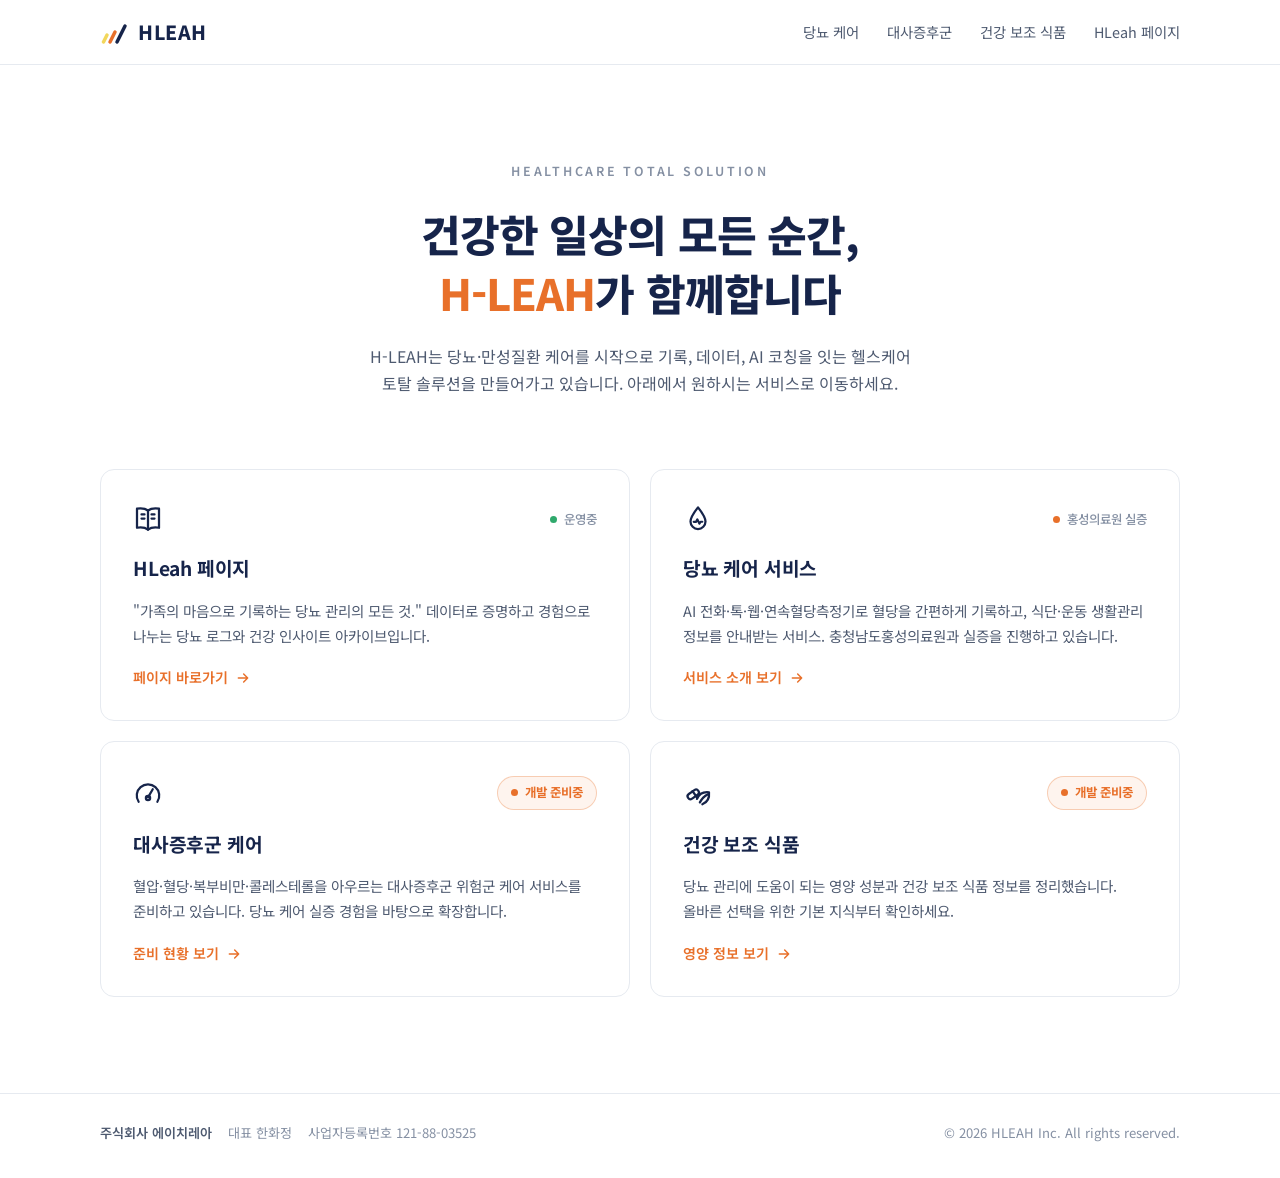
==== index.html @ e3f1f856 "H-LEAH 정적 관문 홈페이지 초기 배포 - index.html: 바로가기 허브 (HLeah 페이지·당뇨 케어·대사증후군·건강 보조 식품) - diabetes.html: 당뇨 케" ====
<!DOCTYPE html>
<html lang="ko">
<head>
<meta charset="UTF-8">
<meta name="viewport" content="width=device-width, initial-scale=1.0">
<title>H-LEAH — 헬스케어 토탈 솔루션</title>
<meta name="description" content="H-LEAH는 당뇨·만성질환 케어를 중심으로 헬스케어 토탈 솔루션을 만들어가는 기업입니다.">
<link rel="preconnect" href="https://fonts.googleapis.com">
<link rel="preconnect" href="https://fonts.gstatic.com" crossorigin>
<link href="https://fonts.googleapis.com/css2?family=Noto+Sans+KR:wght@400;500;700;800;900&display=swap" rel="stylesheet">
<link rel="stylesheet" href="css/style.css">
<link rel="icon" href="data:image/svg+xml,%3Csvg xmlns='http://www.w3.org/2000/svg' viewBox='0 0 112 100'%3E%3Cg stroke-linecap='round' fill='none' stroke-width='14'%3E%3Cline x1='14' y1='88' x2='28' y2='60' stroke='%23f2d75c'/%3E%3Cline x1='40' y1='88' x2='60' y2='48' stroke='%23e8702a'/%3E%3Cline x1='68' y1='88' x2='100' y2='24' stroke='%2316244a'/%3E%3C/g%3E%3C/svg%3E">
</head>
<body>

<header class="site-header">
  <div class="container">
    <a class="logo" href="index.html" aria-label="H-LEAH 홈">
      <svg viewBox="0 0 112 100" width="28" height="25" aria-hidden="true">
        <g stroke-linecap="round" fill="none" stroke-width="14">
          <line x1="14" y1="88" x2="28" y2="60" stroke="#f2d75c"/>
          <line x1="40" y1="88" x2="60" y2="48" stroke="#e8702a"/>
          <line x1="68" y1="88" x2="100" y2="24" stroke="#16244a"/>
        </g>
      </svg>
      <span class="logo-word">HLEAH</span>
    </a>
    <nav class="site-nav">
      <a href="diabetes.html">당뇨 케어</a>
      <a href="metabolic.html">대사증후군</a>
      <a href="supplements.html">건강 보조 식품</a>
      <a href="https://www.hleah.com">HLeah 페이지</a>
    </nav>
  </div>
</header>

<section class="hub-hero">
  <div class="container">
    <span class="eyebrow">Healthcare Total Solution</span>
    <h1>건강한 일상의 모든 순간,<br><span class="accent">H-LEAH</span>가 함께합니다</h1>
    <p>H-LEAH는 당뇨·만성질환 케어를 시작으로 기록, 데이터, AI 코칭을 잇는
    헬스케어 토탈 솔루션을 만들어가고 있습니다. 아래에서 원하시는 서비스로 이동하세요.</p>
  </div>
</section>

<section class="gateway">
  <div class="container">
    <div class="gateway-grid">

      <!-- 1. HLeah 페이지 -->
      <a class="gate-card" href="https://www.hleah.com">
        <div class="gate-top">
          <span class="gate-icon">
            <svg viewBox="0 0 24 24" fill="none" stroke="#16244a" stroke-width="1.8" stroke-linecap="round" stroke-linejoin="round">
              <path d="M12 5.2C10.5 4 8.6 3.4 6 3.4c-1 0-1.9.1-2.8.3V19c.9-.2 1.8-.3 2.8-.3 2.6 0 4.5.6 6 1.8 1.5-1.2 3.4-1.8 6-1.8 1 0 1.9.1 2.8.3V3.7c-.9-.2-1.8-.3-2.8-.3-2.6 0-4.5.6-6 1.8Z"/>
              <path d="M12 5.2v15.3"/>
              <path d="M6.8 8.3h2.4M6.8 11.6h2.4M14.8 8.3h2.4M14.8 11.6h2.4"/>
            </svg>
          </span>
          <span class="gate-badge live">운영중</span>
        </div>
        <h2>HLeah 페이지</h2>
        <p>"가족의 마음으로 기록하는 당뇨 관리의 모든 것." 데이터로 증명하고 경험으로 나누는
        당뇨 로그와 건강 인사이트 아카이브입니다.</p>
        <span class="gate-go">페이지 바로가기
          <svg viewBox="0 0 24 24" width="16" height="16" fill="none" stroke="currentColor" stroke-width="2.2" stroke-linecap="round" stroke-linejoin="round"><path d="M5 12h14M13 6l6 6-6 6"/></svg>
        </span>
      </a>

      <!-- 2. 당뇨 케어 서비스 -->
      <a class="gate-card" href="diabetes.html">
        <div class="gate-top">
          <span class="gate-icon">
            <svg viewBox="0 0 24 24" fill="none" stroke="#16244a" stroke-width="1.8" stroke-linecap="round" stroke-linejoin="round">
              <path d="M12 2.7c3.6 4.6 6 7.9 6 11.3a6 6 0 1 1-12 0c0-3.4 2.4-6.7 6-11.3Z"/>
              <path d="M8.6 14.2h1.9l1-1.9 1.6 3.4 1-1.5h1.3"/>
            </svg>
          </span>
          <span class="gate-badge pilot">홍성의료원 실증</span>
        </div>
        <h2>당뇨 케어 서비스</h2>
        <p>AI 전화·톡·웹·연속혈당측정기로 혈당을 간편하게 기록하고, 식단·운동 생활관리 정보를
        안내받는 서비스. 충청남도홍성의료원과 실증을 진행하고 있습니다.</p>
        <span class="gate-go">서비스 소개 보기
          <svg viewBox="0 0 24 24" width="16" height="16" fill="none" stroke="currentColor" stroke-width="2.2" stroke-linecap="round" stroke-linejoin="round"><path d="M5 12h14M13 6l6 6-6 6"/></svg>
        </span>
      </a>

      <!-- 2. 대사증후군 케어 -->
      <a class="gate-card" href="metabolic.html">
        <div class="gate-top">
          <span class="gate-icon">
            <svg viewBox="0 0 24 24" fill="none" stroke="#16244a" stroke-width="1.8" stroke-linecap="round" stroke-linejoin="round">
              <path d="M4.5 19a9 9 0 1 1 15 0"/>
              <path d="M12 15.5 15.8 9"/>
              <circle cx="12" cy="16" r="1.7"/>
            </svg>
          </span>
          <span class="gate-badge prep">개발 준비중</span>
        </div>
        <h2>대사증후군 케어</h2>
        <p>혈압·혈당·복부비만·콜레스테롤을 아우르는 대사증후군 위험군 케어 서비스를 준비하고 있습니다.
        당뇨 케어 실증 경험을 바탕으로 확장합니다.</p>
        <span class="gate-go">준비 현황 보기
          <svg viewBox="0 0 24 24" width="16" height="16" fill="none" stroke="currentColor" stroke-width="2.2" stroke-linecap="round" stroke-linejoin="round"><path d="M5 12h14M13 6l6 6-6 6"/></svg>
        </span>
      </a>

      <!-- 3. 건강 보조 식품 -->
      <a class="gate-card" href="supplements.html">
        <div class="gate-top">
          <span class="gate-icon">
            <svg viewBox="0 0 24 24" fill="none" stroke="#16244a" stroke-width="1.8" stroke-linecap="round" stroke-linejoin="round">
              <rect x="3.2" y="10.8" width="10" height="4.6" rx="2.3" transform="rotate(-35 8.2 13.1)"/>
              <path d="m7.6 10.5 3.8 5.3"/>
              <path d="M15.5 21c4-1.6 5.8-5 5.3-9.6-4.6-.5-8 1.3-9.6 5.3"/>
              <path d="M13.5 19.5c1.5-3 3.5-5 6.5-6.5"/>
            </svg>
          </span>
          <span class="gate-badge prep">개발 준비중</span>
        </div>
        <h2>건강 보조 식품</h2>
        <p>당뇨 관리에 도움이 되는 영양 성분과 건강 보조 식품 정보를 정리했습니다.
        올바른 선택을 위한 기본 지식부터 확인하세요.</p>
        <span class="gate-go">영양 정보 보기
          <svg viewBox="0 0 24 24" width="16" height="16" fill="none" stroke="currentColor" stroke-width="2.2" stroke-linecap="round" stroke-linejoin="round"><path d="M5 12h14M13 6l6 6-6 6"/></svg>
        </span>
      </a>

    </div>
  </div>
</section>

<footer class="site-footer">
  <div class="container">
    <div class="corp">
      <span><b>주식회사 에이치레아</b></span>
      <span>대표 한화정</span>
      <span>사업자등록번호 121-88-03525</span>
    </div>
    <span>© 2026 HLEAH Inc. All rights reserved.</span>
  </div>
</footer>

</body>
</html>
---- css/style.css ----
/* ==========================================================
   H-LEAH — 정적 홈페이지 공용 스타일 (클린 미니멀)
   CI: Navy #16244a / Orange #e8702a / Yellow #f2d75c
   ========================================================== */

:root {
  --navy: #16244a;
  --navy-deep: #101b38;
  --orange: #e8702a;
  --yellow: #f2d75c;
  --ink: #1c2536;
  --ink-soft: #4e5a70;
  --ink-mute: #8590a3;
  --paper: #ffffff;
  --paper-alt: #f7f8fa;
  --line: #e6eaf0;
  --line-dark: #cfd6e0;
  --radius: 14px;
  --font: "Noto Sans KR", -apple-system, BlinkMacSystemFont, "Segoe UI", "Apple SD Gothic Neo", sans-serif;
}

* { margin: 0; padding: 0; box-sizing: border-box; }

html { scroll-behavior: smooth; }

body {
  font-family: var(--font);
  line-height: 1.7;
  color: var(--ink);
  background: var(--paper);
  -webkit-font-smoothing: antialiased;
  text-rendering: optimizeLegibility;
  word-break: keep-all;
  min-height: 100vh;
  display: flex;
  flex-direction: column;
}

img { max-width: 100%; display: block; }
a { color: inherit; text-decoration: none; }
main { flex: 1; }

.container { width: min(1080px, 90%); margin: 0 auto; }

/* ---------- 로고 ---------- */
.logo { display: inline-flex; align-items: center; gap: 10px; color: var(--navy); }
.logo svg { display: block; }
.logo-word {
  font-weight: 800;
  letter-spacing: 0.03em;
  font-size: 1.22rem;
  line-height: 1;
}

/* ---------- 헤더 ---------- */
.site-header {
  position: sticky;
  top: 0;
  z-index: 50;
  background: rgba(255, 255, 255, 0.92);
  border-bottom: 1px solid var(--line);
}
.site-header .container {
  display: flex;
  align-items: center;
  justify-content: space-between;
  height: 64px;
}
.site-nav { display: flex; gap: 28px; font-size: 0.9rem; }
.site-nav a { color: var(--ink-soft); transition: color 0.15s; }
.site-nav a:hover { color: var(--ink); }
.site-nav a.active { color: var(--navy); font-weight: 700; }

/* ---------- 허브 히어로 ---------- */
.hub-hero {
  text-align: center;
  padding: 96px 0 64px;
}
.hub-hero .eyebrow {
  display: block;
  font-size: 0.78rem;
  font-weight: 600;
  letter-spacing: 0.22em;
  text-transform: uppercase;
  color: var(--ink-mute);
  margin-bottom: 22px;
}
.hub-hero h1 {
  font-size: clamp(1.8rem, 4vw, 2.7rem);
  font-weight: 800;
  line-height: 1.35;
  letter-spacing: -0.02em;
  color: var(--navy);
}
.hub-hero h1 .accent { color: var(--orange); }
.hub-hero p {
  margin: 22px auto 0;
  max-width: 560px;
  font-size: 1rem;
  color: var(--ink-soft);
}

/* ---------- 바로가기 카드 ---------- */
.gateway { padding: 8px 0 96px; }
.gateway-grid {
  display: grid;
  grid-template-columns: repeat(2, 1fr);
  gap: 20px;
}
.gate-card {
  display: flex;
  flex-direction: column;
  gap: 14px;
  padding: 34px 32px 30px;
  border-radius: var(--radius);
  background: var(--paper);
  border: 1px solid var(--line);
  transition: border-color 0.2s ease, box-shadow 0.2s ease;
}
.gate-card:hover {
  border-color: var(--line-dark);
  box-shadow: 0 6px 24px rgba(22, 36, 74, 0.07);
}
.gate-top {
  display: flex;
  align-items: center;
  justify-content: space-between;
  gap: 12px;
  margin-bottom: 4px;
}
.gate-icon { display: grid; place-items: center; }
.gate-icon svg { width: 30px; height: 30px; }
.gate-badge {
  font-size: 0.78rem;
  font-weight: 500;
  color: var(--ink-mute);
  display: inline-flex;
  align-items: center;
  gap: 7px;
  white-space: nowrap;
}
.gate-badge::before {
  content: "";
  width: 7px;
  height: 7px;
  border-radius: 50%;
  background: currentColor;
}
.gate-badge.live::before { background: #2fa96c; }
.gate-badge.pilot::before { background: var(--orange); }
.gate-badge.prep {
  color: var(--orange);
  font-weight: 700;
  background: rgba(232, 112, 42, 0.08);
  border: 1px solid rgba(232, 112, 42, 0.3);
  border-radius: 999px;
  padding: 5px 13px;
}
.gate-badge.prep::before { background: var(--orange); }
.hero-chip.prep {
  color: var(--orange);
  font-weight: 700;
  background: rgba(232, 112, 42, 0.07);
  border-color: rgba(232, 112, 42, 0.3);
}
.gate-card h2 {
  font-size: 1.2rem;
  font-weight: 700;
  letter-spacing: -0.01em;
  color: var(--navy);
}
.gate-card p { font-size: 0.91rem; color: var(--ink-soft); flex: 1; }
.gate-go {
  display: inline-flex;
  align-items: center;
  gap: 7px;
  font-size: 0.88rem;
  font-weight: 600;
  color: var(--orange);
  margin-top: 4px;
}
.gate-go svg { transition: transform 0.2s ease; }
.gate-card:hover .gate-go svg { transform: translateX(3px); }

/* ---------- 푸터 ---------- */
.site-footer {
  border-top: 1px solid var(--line);
  padding: 28px 0 34px;
  font-size: 0.82rem;
  color: var(--ink-mute);
}
.site-footer .container {
  display: flex;
  flex-wrap: wrap;
  gap: 8px 26px;
  align-items: center;
  justify-content: space-between;
}
.site-footer .corp { display: flex; flex-wrap: wrap; gap: 4px 16px; }
.site-footer b { color: var(--ink-soft); font-weight: 600; }

/* ---------- 서브페이지 히어로 ---------- */
.sub-hero {
  border-bottom: 1px solid var(--line);
  padding: 78px 0 64px;
}
.sub-hero .eyebrow {
  display: block;
  font-size: 0.78rem;
  font-weight: 600;
  letter-spacing: 0.2em;
  text-transform: uppercase;
  color: var(--orange);
  margin-bottom: 18px;
}
.sub-hero h1 {
  font-size: clamp(1.65rem, 3.4vw, 2.4rem);
  font-weight: 800;
  line-height: 1.38;
  letter-spacing: -0.02em;
  color: var(--navy);
  max-width: 700px;
}
.sub-hero .lede {
  margin-top: 20px;
  max-width: 620px;
  font-size: 1rem;
  color: var(--ink-soft);
}
.sub-hero .hero-meta {
  display: flex;
  flex-wrap: wrap;
  gap: 8px;
  margin-top: 30px;
}
.hero-chip {
  font-size: 0.83rem;
  color: var(--ink-soft);
  background: var(--paper-alt);
  border: 1px solid var(--line);
  border-radius: 8px;
  padding: 6px 13px;
}

/* ---------- 공통 섹션 ---------- */
.section { padding: 80px 0; }
.section.tint { background: var(--paper-alt); border-top: 1px solid var(--line); border-bottom: 1px solid var(--line); }
.section.tint + .section.tint { border-top: 0; }
.section-head { max-width: 620px; margin-bottom: 44px; }
.section-head .kicker {
  font-size: 0.78rem;
  font-weight: 700;
  letter-spacing: 0.18em;
  text-transform: uppercase;
  color: var(--orange);
  margin-bottom: 12px;
}
.section-head h2 {
  font-size: clamp(1.4rem, 2.6vw, 1.85rem);
  font-weight: 800;
  letter-spacing: -0.01em;
  line-height: 1.4;
  color: var(--navy);
}
.section-head p { margin-top: 14px; color: var(--ink-soft); font-size: 0.95rem; }

/* ---------- 기능 카드 ---------- */
.feature-grid {
  display: grid;
  grid-template-columns: repeat(3, 1fr);
  gap: 18px;
}
.feature-card {
  background: var(--paper);
  border: 1px solid var(--line);
  border-radius: var(--radius);
  padding: 28px 26px;
}
.feature-card .f-icon {
  width: 42px;
  height: 42px;
  border-radius: 10px;
  display: grid;
  place-items: center;
  margin-bottom: 18px;
  background: var(--paper-alt);
}
.feature-card .f-icon svg { width: 22px; height: 22px; }
.feature-card h3 { font-size: 1rem; font-weight: 700; margin-bottom: 8px; color: var(--navy); }
.feature-card p { font-size: 0.88rem; color: var(--ink-soft); }

/* ---------- 통계 스트립 ---------- */
.stat-strip {
  display: grid;
  grid-template-columns: repeat(4, 1fr);
  gap: 32px;
}
.stat {
  border-top: 2px solid var(--navy);
  padding-top: 18px;
}
.stat .num {
  font-size: 1.9rem;
  font-weight: 800;
  color: var(--navy);
  line-height: 1.2;
  letter-spacing: -0.01em;
}
.stat .num em { font-style: normal; font-size: 1rem; font-weight: 600; color: var(--ink-mute); margin-left: 2px; }
.stat .lbl { margin-top: 8px; font-size: 0.86rem; color: var(--ink-soft); }

/* ---------- 입력 채널 카드 ---------- */
.feature-grid.cols-4 { grid-template-columns: repeat(4, 1fr); }
.feature-card.dark { background: var(--navy); border-color: var(--navy); }
.feature-card.dark h3 { color: #fff; }
.feature-card.dark p { color: rgba(255, 255, 255, 0.72); }
.feature-card.dark .f-icon { background: rgba(255, 255, 255, 0.1); }

/* ---------- CGM 차트 패널 ---------- */
.cgm-panel {
  background: var(--paper);
  border: 1px solid var(--line);
  border-radius: var(--radius);
  padding: 24px 24px 18px;
  box-shadow: 0 12px 32px rgba(22, 36, 74, 0.06);
}
.cgm-head {
  display: flex;
  align-items: baseline;
  justify-content: space-between;
  gap: 12px;
  margin-bottom: 14px;
}
.cgm-head b { font-size: 0.95rem; font-weight: 700; color: var(--navy); }
.cgm-head span { font-size: 0.78rem; color: var(--ink-mute); }
.cgm-panel svg { width: 100%; height: auto; display: block; }

/* ---------- 목업: 브라우저(관리자) ---------- */
.browser {
  border-radius: var(--radius);
  background: #fff;
  border: 1px solid var(--line);
  box-shadow: 0 12px 32px rgba(22, 36, 74, 0.08);
  overflow: hidden;
  font-size: 11px;
  text-align: left;
}
.browser .b-bar {
  display: flex;
  align-items: center;
  gap: 6px;
  padding: 10px 14px;
  background: var(--paper-alt);
  border-bottom: 1px solid var(--line);
}
.browser .b-bar i { width: 9px; height: 9px; border-radius: 50%; background: var(--line-dark); }
.browser .b-url {
  margin-left: 10px;
  flex: 1;
  background: #fff;
  border: 1px solid var(--line);
  border-radius: 999px;
  padding: 3px 12px;
  color: var(--ink-mute);
  font-size: 10px;
}
.browser .b-body { display: grid; grid-template-columns: 150px 1fr; min-height: 300px; }
.browser .b-side {
  background: var(--navy);
  color: rgba(255, 255, 255, 0.65);
  padding: 16px 0;
  font-size: 10.5px;
}
.browser .b-side b { display: block; padding: 7px 20px; font-weight: 500; }
.browser .b-side b.on {
  color: #fff;
  font-weight: 700;
  background: rgba(255, 255, 255, 0.08);
  border-left: 2px solid var(--orange);
}
.browser .b-main { padding: 18px; display: flex; flex-direction: column; gap: 12px; }
.b-chart { border: 1px solid var(--line); border-radius: 10px; padding: 12px 14px 10px; }
.b-chart .k { font-size: 9px; color: var(--ink-mute); font-weight: 600; margin-bottom: 6px; }
.b-chart svg { width: 100%; height: auto; display: block; }
.b-cards { display: grid; grid-template-columns: repeat(4, 1fr); gap: 10px; }
.b-card { border: 1px solid var(--line); border-radius: 10px; padding: 10px 12px; }
.b-card .k { font-size: 9px; color: var(--ink-mute); font-weight: 600; }
.b-card .v { font-size: 15px; font-weight: 800; color: var(--navy); }
.b-card .v em { font-style: normal; color: var(--orange); }
.b-table { border: 1px solid var(--line); border-radius: 10px; overflow: hidden; }
.b-table .tr {
  display: grid;
  grid-template-columns: 1.3fr 1fr 1fr 1fr 0.9fr;
  gap: 8px;
  padding: 8px 12px;
  border-top: 1px solid var(--line);
  font-size: 10px;
  color: var(--ink-soft);
  align-items: center;
}
.b-table .tr.head {
  border-top: 0;
  background: var(--paper-alt);
  font-weight: 700;
  color: var(--ink);
  font-size: 9.5px;
}
.pill { display: inline-block; border-radius: 999px; padding: 2px 8px; font-size: 8.5px; font-weight: 700; }
.pill.ok { background: rgba(33, 138, 88, 0.09); color: #218a58; }
.pill.watch { background: rgba(232, 112, 42, 0.09); color: var(--orange); }

/* ---------- 리스트 ---------- */
.split {
  display: grid;
  grid-template-columns: 1fr 1fr;
  gap: 48px;
  align-items: center;
}
.checklist { display: flex; flex-direction: column; gap: 12px; }
.checklist li {
  list-style: none;
  display: flex;
  gap: 13px;
  align-items: flex-start;
  background: var(--paper);
  border: 1px solid var(--line);
  border-radius: 12px;
  padding: 15px 18px;
  font-size: 0.9rem;
  color: var(--ink-soft);
}
.checklist li b { color: var(--navy); font-weight: 700; }
.checklist .ck {
  flex-shrink: 0;
  width: 22px;
  height: 22px;
  border-radius: 50%;
  display: grid;
  place-items: center;
  background: var(--paper-alt);
  border: 1px solid var(--line);
  color: var(--navy);
  font-size: 11px;
  font-weight: 700;
  margin-top: 2px;
}

/* ---------- 안내 배너 ---------- */
.notice {
  background: var(--paper-alt);
  border: 1px solid var(--line);
  border-radius: 12px;
  padding: 18px 22px;
  font-size: 0.87rem;
  color: var(--ink-soft);
  display: flex;
  gap: 12px;
  align-items: flex-start;
}
.notice svg { flex-shrink: 0; margin-top: 3px; color: var(--ink-mute); }

/* ---------- CTA ---------- */
.cta-band {
  color: #fff;
  background: var(--navy);
  border-radius: var(--radius);
  padding: 46px 48px;
  display: flex;
  flex-wrap: wrap;
  align-items: center;
  justify-content: space-between;
  gap: 24px;
}
.cta-band h2 { font-size: clamp(1.25rem, 2.2vw, 1.55rem); font-weight: 700; line-height: 1.45; }
.cta-band p { margin-top: 8px; color: rgba(255, 255, 255, 0.72); font-size: 0.92rem; }
.btn {
  display: inline-flex;
  align-items: center;
  gap: 8px;
  font-weight: 700;
  font-size: 0.92rem;
  border-radius: 10px;
  padding: 13px 24px;
  transition: opacity 0.15s ease;
}
.btn:hover { opacity: 0.9; }
.btn.primary { color: var(--navy); background: #fff; }
.btn.ghost { color: var(--navy); background: #fff; border: 1px solid var(--line); }

/* ---------- 준비중 페이지 ---------- */
.soon-hero { padding: 100px 0 76px; text-align: center; }
.soon-hero .orbit {
  width: 96px;
  height: 96px;
  margin: 0 auto 32px;
  border-radius: 26px;
  display: grid;
  place-items: center;
  background: var(--paper-alt);
  border: 1px solid var(--line);
}
.soon-hero .orbit svg { width: 46px; height: 46px; }

/* ---------- 정보 카드(영양) ---------- */
.info-grid { display: grid; grid-template-columns: repeat(2, 1fr); gap: 18px; }
.info-card {
  background: var(--paper);
  border: 1px solid var(--line);
  border-radius: var(--radius);
  padding: 28px;
}
.info-card .tag {
  display: inline-block;
  font-size: 0.74rem;
  font-weight: 700;
  letter-spacing: 0.12em;
  color: var(--orange);
  margin-bottom: 10px;
}
.info-card h3 { font-size: 1.05rem; font-weight: 700; margin-bottom: 8px; color: var(--navy); }
.info-card p { font-size: 0.89rem; color: var(--ink-soft); }
.info-card ul { margin-top: 12px; padding-left: 18px; font-size: 0.86rem; color: var(--ink-soft); display: flex; flex-direction: column; gap: 5px; }

/* ---------- 반응형 ---------- */
@media (max-width: 900px) {
  .feature-grid, .feature-grid.cols-4 { grid-template-columns: repeat(2, 1fr); }
  .stat-strip { grid-template-columns: repeat(2, 1fr); gap: 24px; }
  .split { grid-template-columns: 1fr; gap: 32px; }
  .browser .b-body { grid-template-columns: 1fr; }
  .browser .b-side { display: flex; flex-wrap: wrap; gap: 2px; padding: 8px; }
  .browser .b-side b { padding: 5px 10px; border-radius: 8px; }
  .browser .b-side b.on { border-left: 0; }
}
@media (max-width: 640px) {
  .gateway-grid, .feature-grid, .feature-grid.cols-4, .info-grid { grid-template-columns: 1fr; }
  .site-nav { display: none; }
  .hub-hero { padding: 64px 0 44px; }
  .sub-hero { padding: 56px 0 48px; }
  .section { padding: 56px 0; }
  .cta-band { padding: 34px 26px; }
  .b-cards { grid-template-columns: repeat(2, 1fr); }
  .b-table .tr { grid-template-columns: 1.2fr 1fr 1fr; }
  .b-table .tr span:nth-child(4), .b-table .tr span:nth-child(5) { display: none; }
}
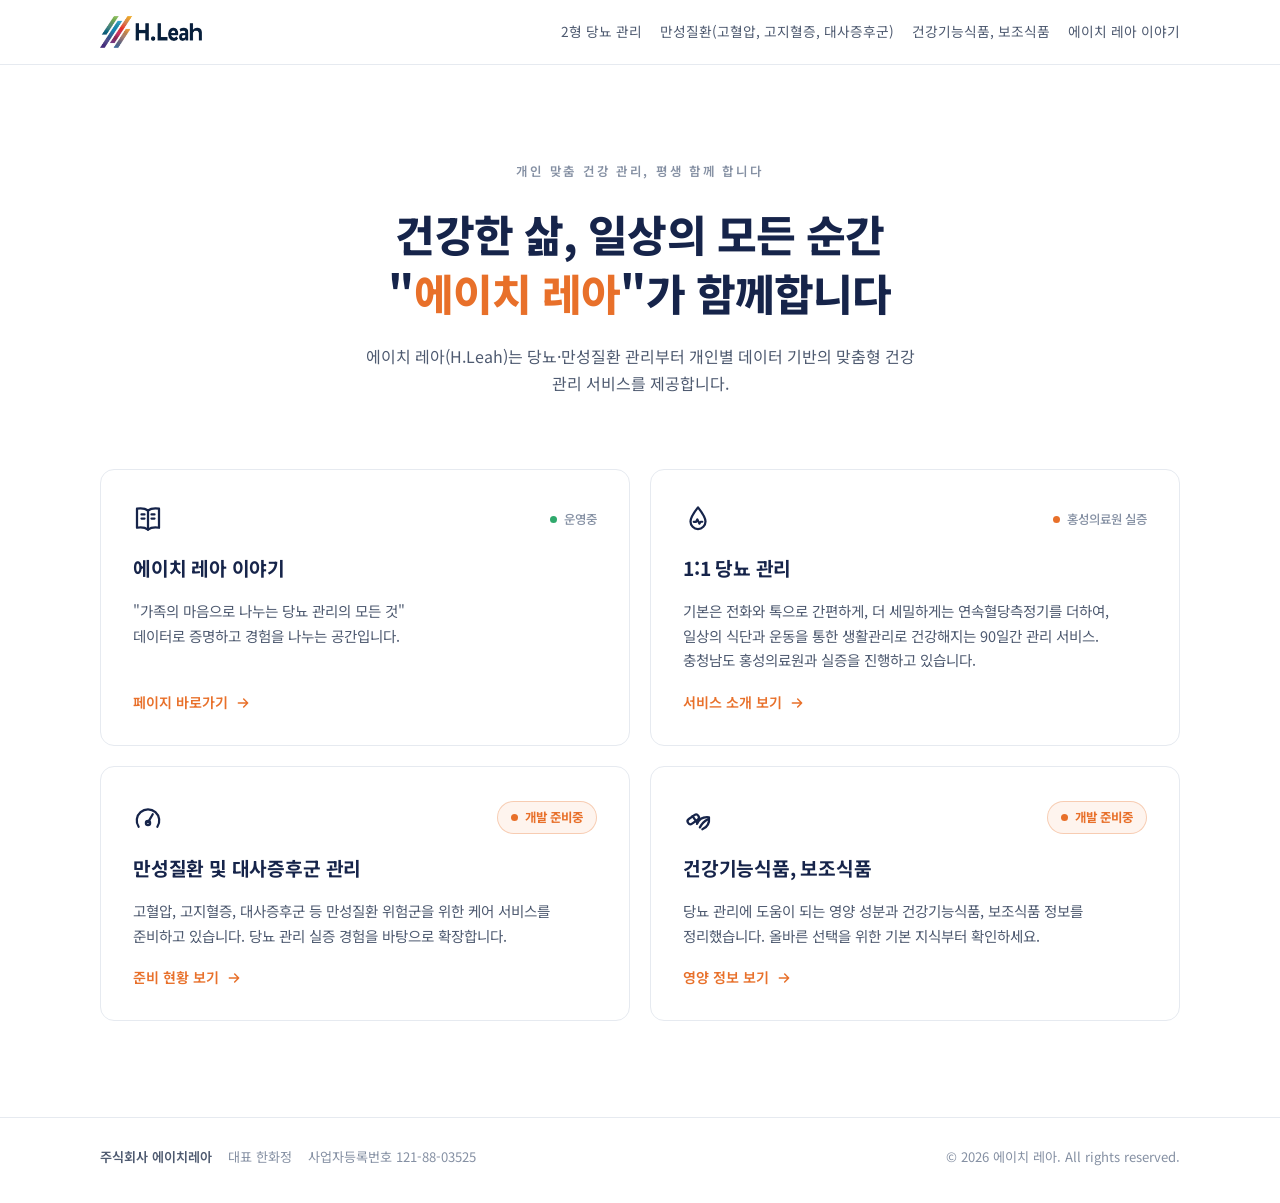
==== commit 37f1ec26: "PDF 피드백 반영: CI 로고 교체, 브랜드 한글화(에이치 레아), 메뉴·카드 문구 전면 수정 - 새 CI 로고(H.Leah) 및 파비콘 적용 - H-LEAH/HLeah - 에이" ====
--- a/index.html
+++ b/index.html
@@ -3,43 +3,35 @@
 <head>
 <meta charset="UTF-8">
 <meta name="viewport" content="width=device-width, initial-scale=1.0">
-<title>H-LEAH — 헬스케어 토탈 솔루션</title>
-<meta name="description" content="H-LEAH는 당뇨·만성질환 케어를 중심으로 헬스케어 토탈 솔루션을 만들어가는 기업입니다.">
+<title>에이치 레아 - 1:1 맞춤, 건강 관리 서비스</title>
+<meta name="description" content="에이치 레아는 당뇨·만성질환 관리부터 개인별 데이터 기반의 맞춤형 건강 관리 서비스를 제공합니다.">
 <link rel="preconnect" href="https://fonts.googleapis.com">
 <link rel="preconnect" href="https://fonts.gstatic.com" crossorigin>
 <link href="https://fonts.googleapis.com/css2?family=Noto+Sans+KR:wght@400;500;700;800;900&display=swap" rel="stylesheet">
 <link rel="stylesheet" href="css/style.css">
-<link rel="icon" href="data:image/svg+xml,%3Csvg xmlns='http://www.w3.org/2000/svg' viewBox='0 0 112 100'%3E%3Cg stroke-linecap='round' fill='none' stroke-width='14'%3E%3Cline x1='14' y1='88' x2='28' y2='60' stroke='%23f2d75c'/%3E%3Cline x1='40' y1='88' x2='60' y2='48' stroke='%23e8702a'/%3E%3Cline x1='68' y1='88' x2='100' y2='24' stroke='%2316244a'/%3E%3C/g%3E%3C/svg%3E">
+<link rel="icon" type="image/png" href="assets/favicon.png">
 </head>
 <body>
 
 <header class="site-header">
   <div class="container">
-    <a class="logo" href="index.html" aria-label="H-LEAH 홈">
-      <svg viewBox="0 0 112 100" width="28" height="25" aria-hidden="true">
-        <g stroke-linecap="round" fill="none" stroke-width="14">
-          <line x1="14" y1="88" x2="28" y2="60" stroke="#f2d75c"/>
-          <line x1="40" y1="88" x2="60" y2="48" stroke="#e8702a"/>
-          <line x1="68" y1="88" x2="100" y2="24" stroke="#16244a"/>
-        </g>
-      </svg>
-      <span class="logo-word">HLEAH</span>
+    <a class="logo" href="index.html" aria-label="에이치 레아 홈">
+      <img src="assets/hleah-ci.png" alt="에이치 레아">
     </a>
     <nav class="site-nav">
-      <a href="diabetes.html">당뇨 케어</a>
-      <a href="metabolic.html">대사증후군</a>
-      <a href="supplements.html">건강 보조 식품</a>
-      <a href="https://www.hleah.com">HLeah 페이지</a>
+      <a href="diabetes.html">2형 당뇨 관리</a>
+      <a href="metabolic.html">만성질환(고혈압, 고지혈증, 대사증후군)</a>
+      <a href="supplements.html">건강기능식품, 보조식품</a>
+      <a href="https://www.hleah.com">에이치 레아 이야기</a>
     </nav>
   </div>
 </header>
 
 <section class="hub-hero">
   <div class="container">
-    <span class="eyebrow">Healthcare Total Solution</span>
-    <h1>건강한 일상의 모든 순간,<br><span class="accent">H-LEAH</span>가 함께합니다</h1>
-    <p>H-LEAH는 당뇨·만성질환 케어를 시작으로 기록, 데이터, AI 코칭을 잇는
-    헬스케어 토탈 솔루션을 만들어가고 있습니다. 아래에서 원하시는 서비스로 이동하세요.</p>
+    <span class="eyebrow">개인 맞춤 건강 관리, 평생 함께 합니다</span>
+    <h1>건강한 삶, 일상의 모든 순간<br>"<span class="accent">에이치 레아</span>"가 함께합니다</h1>
+    <p>에이치 레아(H.Leah)는 당뇨·만성질환 관리부터 개인별 데이터 기반의 맞춤형 건강 관리 서비스를 제공합니다.</p>
   </div>
 </section>
 
@@ -59,9 +51,8 @@
           </span>
           <span class="gate-badge live">운영중</span>
         </div>
-        <h2>HLeah 페이지</h2>
-        <p>"가족의 마음으로 기록하는 당뇨 관리의 모든 것." 데이터로 증명하고 경험으로 나누는
-        당뇨 로그와 건강 인사이트 아카이브입니다.</p>
+        <h2>에이치 레아 이야기</h2>
+        <p>"가족의 마음으로 나누는 당뇨 관리의 모든 것"<br>데이터로 증명하고 경험을 나누는 공간입니다.</p>
         <span class="gate-go">페이지 바로가기
           <svg viewBox="0 0 24 24" width="16" height="16" fill="none" stroke="currentColor" stroke-width="2.2" stroke-linecap="round" stroke-linejoin="round"><path d="M5 12h14M13 6l6 6-6 6"/></svg>
         </span>
@@ -78,9 +69,10 @@
           </span>
           <span class="gate-badge pilot">홍성의료원 실증</span>
         </div>
-        <h2>당뇨 케어 서비스</h2>
-        <p>AI 전화·톡·웹·연속혈당측정기로 혈당을 간편하게 기록하고, 식단·운동 생활관리 정보를
-        안내받는 서비스. 충청남도홍성의료원과 실증을 진행하고 있습니다.</p>
+        <h2>1:1 당뇨 관리</h2>
+        <p>기본은 전화와 톡으로 간편하게, 더 세밀하게는 연속혈당측정기를 더하여,
+        일상의 식단과 운동을 통한 생활관리로 건강해지는 90일간 관리 서비스.
+        충청남도 홍성의료원과 실증을 진행하고 있습니다.</p>
         <span class="gate-go">서비스 소개 보기
           <svg viewBox="0 0 24 24" width="16" height="16" fill="none" stroke="currentColor" stroke-width="2.2" stroke-linecap="round" stroke-linejoin="round"><path d="M5 12h14M13 6l6 6-6 6"/></svg>
         </span>
@@ -98,9 +90,9 @@
           </span>
           <span class="gate-badge prep">개발 준비중</span>
         </div>
-        <h2>대사증후군 케어</h2>
-        <p>혈압·혈당·복부비만·콜레스테롤을 아우르는 대사증후군 위험군 케어 서비스를 준비하고 있습니다.
-        당뇨 케어 실증 경험을 바탕으로 확장합니다.</p>
+        <h2>만성질환 및 대사증후군 관리</h2>
+        <p>고혈압, 고지혈증, 대사증후군 등 만성질환 위험군을 위한 케어 서비스를 준비하고 있습니다.
+        당뇨 관리 실증 경험을 바탕으로 확장합니다.</p>
         <span class="gate-go">준비 현황 보기
           <svg viewBox="0 0 24 24" width="16" height="16" fill="none" stroke="currentColor" stroke-width="2.2" stroke-linecap="round" stroke-linejoin="round"><path d="M5 12h14M13 6l6 6-6 6"/></svg>
         </span>
@@ -119,8 +111,8 @@
           </span>
           <span class="gate-badge prep">개발 준비중</span>
         </div>
-        <h2>건강 보조 식품</h2>
-        <p>당뇨 관리에 도움이 되는 영양 성분과 건강 보조 식품 정보를 정리했습니다.
+        <h2>건강기능식품, 보조식품</h2>
+        <p>당뇨 관리에 도움이 되는 영양 성분과 건강기능식품, 보조식품 정보를 정리했습니다.
         올바른 선택을 위한 기본 지식부터 확인하세요.</p>
         <span class="gate-go">영양 정보 보기
           <svg viewBox="0 0 24 24" width="16" height="16" fill="none" stroke="currentColor" stroke-width="2.2" stroke-linecap="round" stroke-linejoin="round"><path d="M5 12h14M13 6l6 6-6 6"/></svg>
@@ -138,7 +130,7 @@
       <span>대표 한화정</span>
       <span>사업자등록번호 121-88-03525</span>
     </div>
-    <span>© 2026 HLEAH Inc. All rights reserved.</span>
+    <span>© 2026 에이치 레아. All rights reserved.</span>
   </div>
 </footer>
 
--- a/css/style.css
+++ b/css/style.css
@@ -43,14 +43,8 @@
 .container { width: min(1080px, 90%); margin: 0 auto; }
 
 /* ---------- 로고 ---------- */
-.logo { display: inline-flex; align-items: center; gap: 10px; color: var(--navy); }
-.logo svg { display: block; }
-.logo-word {
-  font-weight: 800;
-  letter-spacing: 0.03em;
-  font-size: 1.22rem;
-  line-height: 1;
-}
+.logo { display: inline-flex; align-items: center; flex-shrink: 0; }
+.logo img { height: 32px; width: auto; display: block; }
 
 /* ---------- 헤더 ---------- */
 .site-header {
@@ -66,7 +60,7 @@
   justify-content: space-between;
   height: 64px;
 }
-.site-nav { display: flex; gap: 28px; font-size: 0.9rem; }
+.site-nav { display: flex; gap: 18px; font-size: 0.86rem; white-space: nowrap; }
 .site-nav a { color: var(--ink-soft); transition: color 0.15s; }
 .site-nav a:hover { color: var(--ink); }
 .site-nav a.active { color: var(--navy); font-weight: 700; }
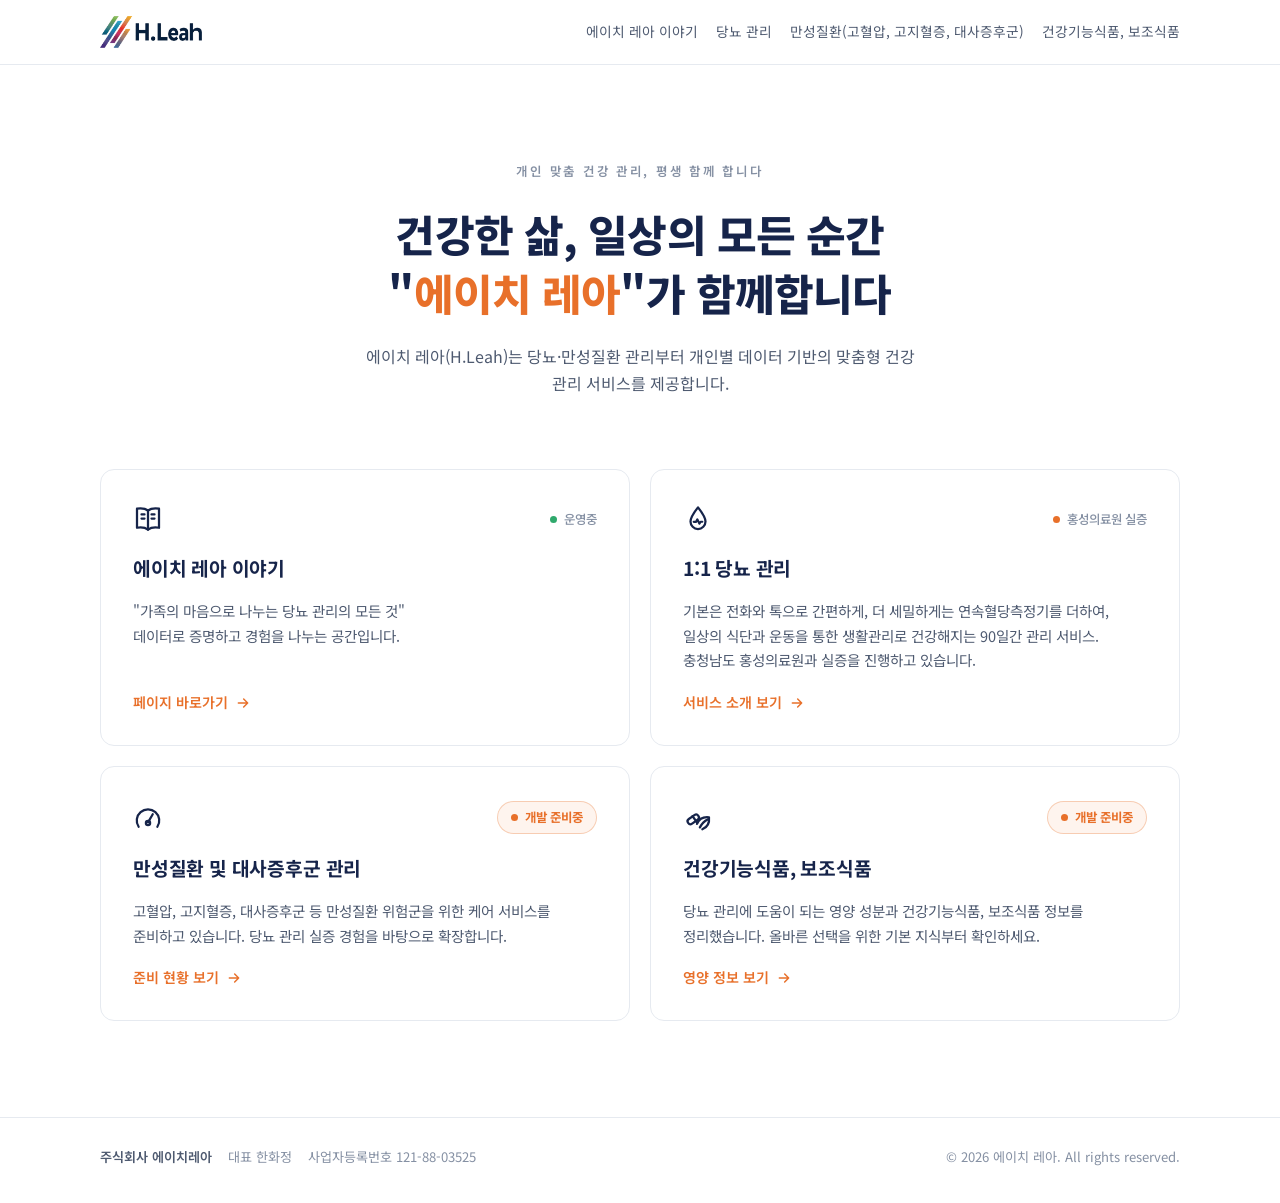
==== commit 4f1e6deb: "헤더 메뉴 순서 변경 및 '2형' 제거: 에이치 레아 이야기 > 당뇨 관리 > 만성질환 > 건강기능식품 Co-Authored-By: Claude Fable 5 <noreply@an" ====
--- a/index.html
+++ b/index.html
@@ -19,10 +19,10 @@
       <img src="assets/hleah-ci.png" alt="에이치 레아">
     </a>
     <nav class="site-nav">
-      <a href="diabetes.html">2형 당뇨 관리</a>
+      <a href="https://www.hleah.com">에이치 레아 이야기</a>
+      <a href="diabetes.html">당뇨 관리</a>
       <a href="metabolic.html">만성질환(고혈압, 고지혈증, 대사증후군)</a>
       <a href="supplements.html">건강기능식품, 보조식품</a>
-      <a href="https://www.hleah.com">에이치 레아 이야기</a>
     </nav>
   </div>
 </header>
